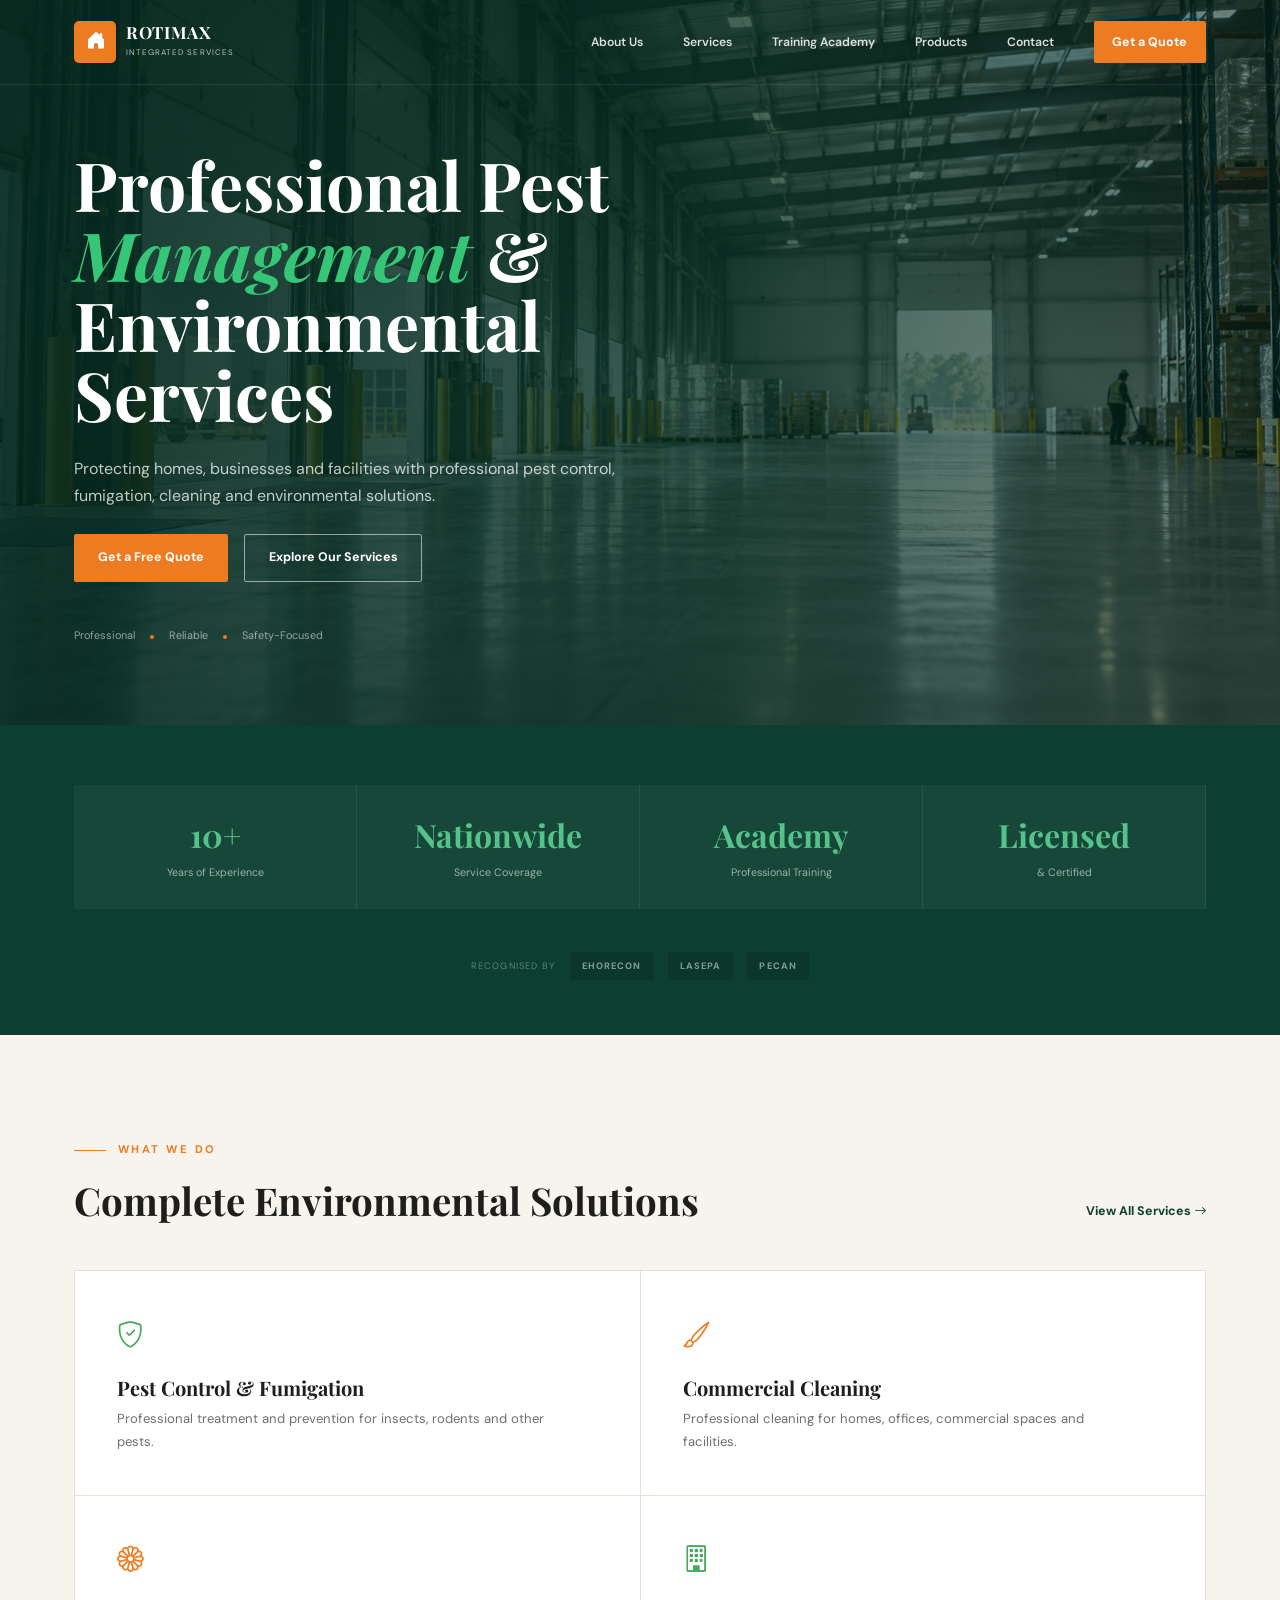
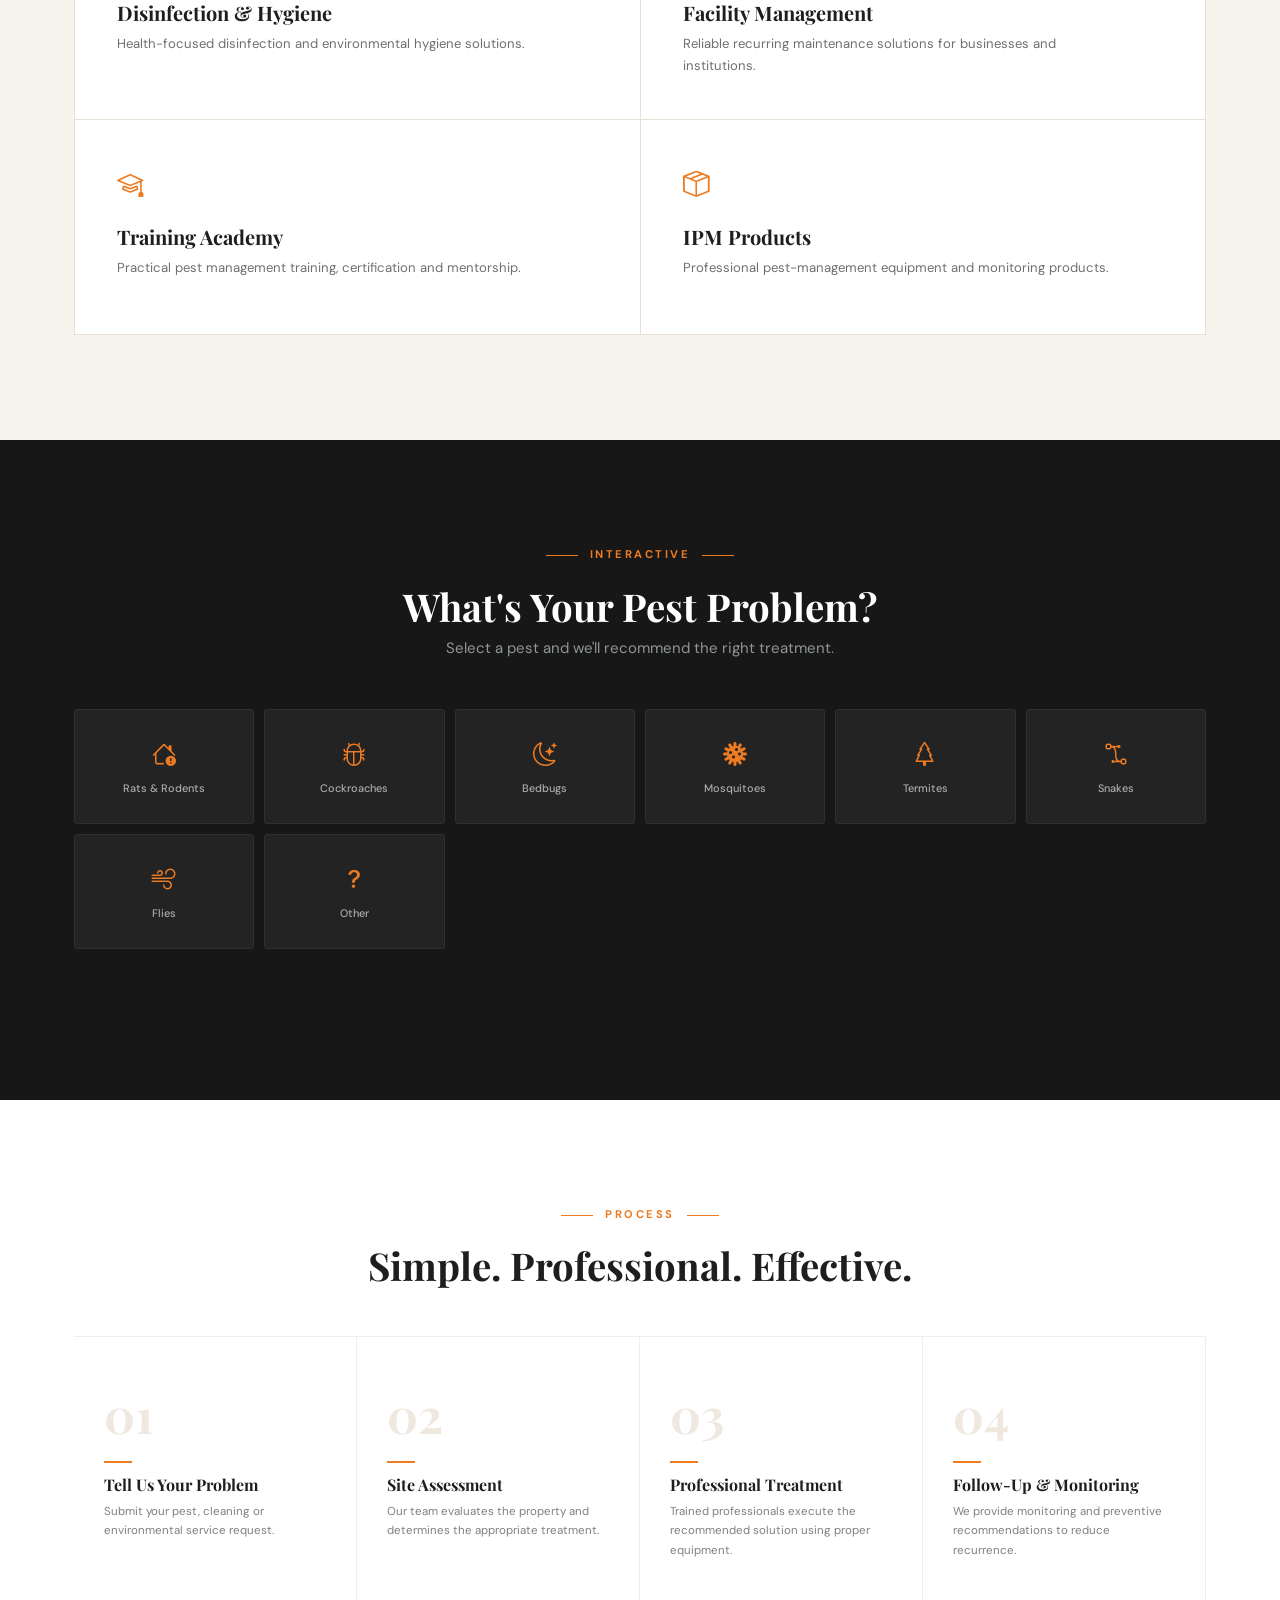
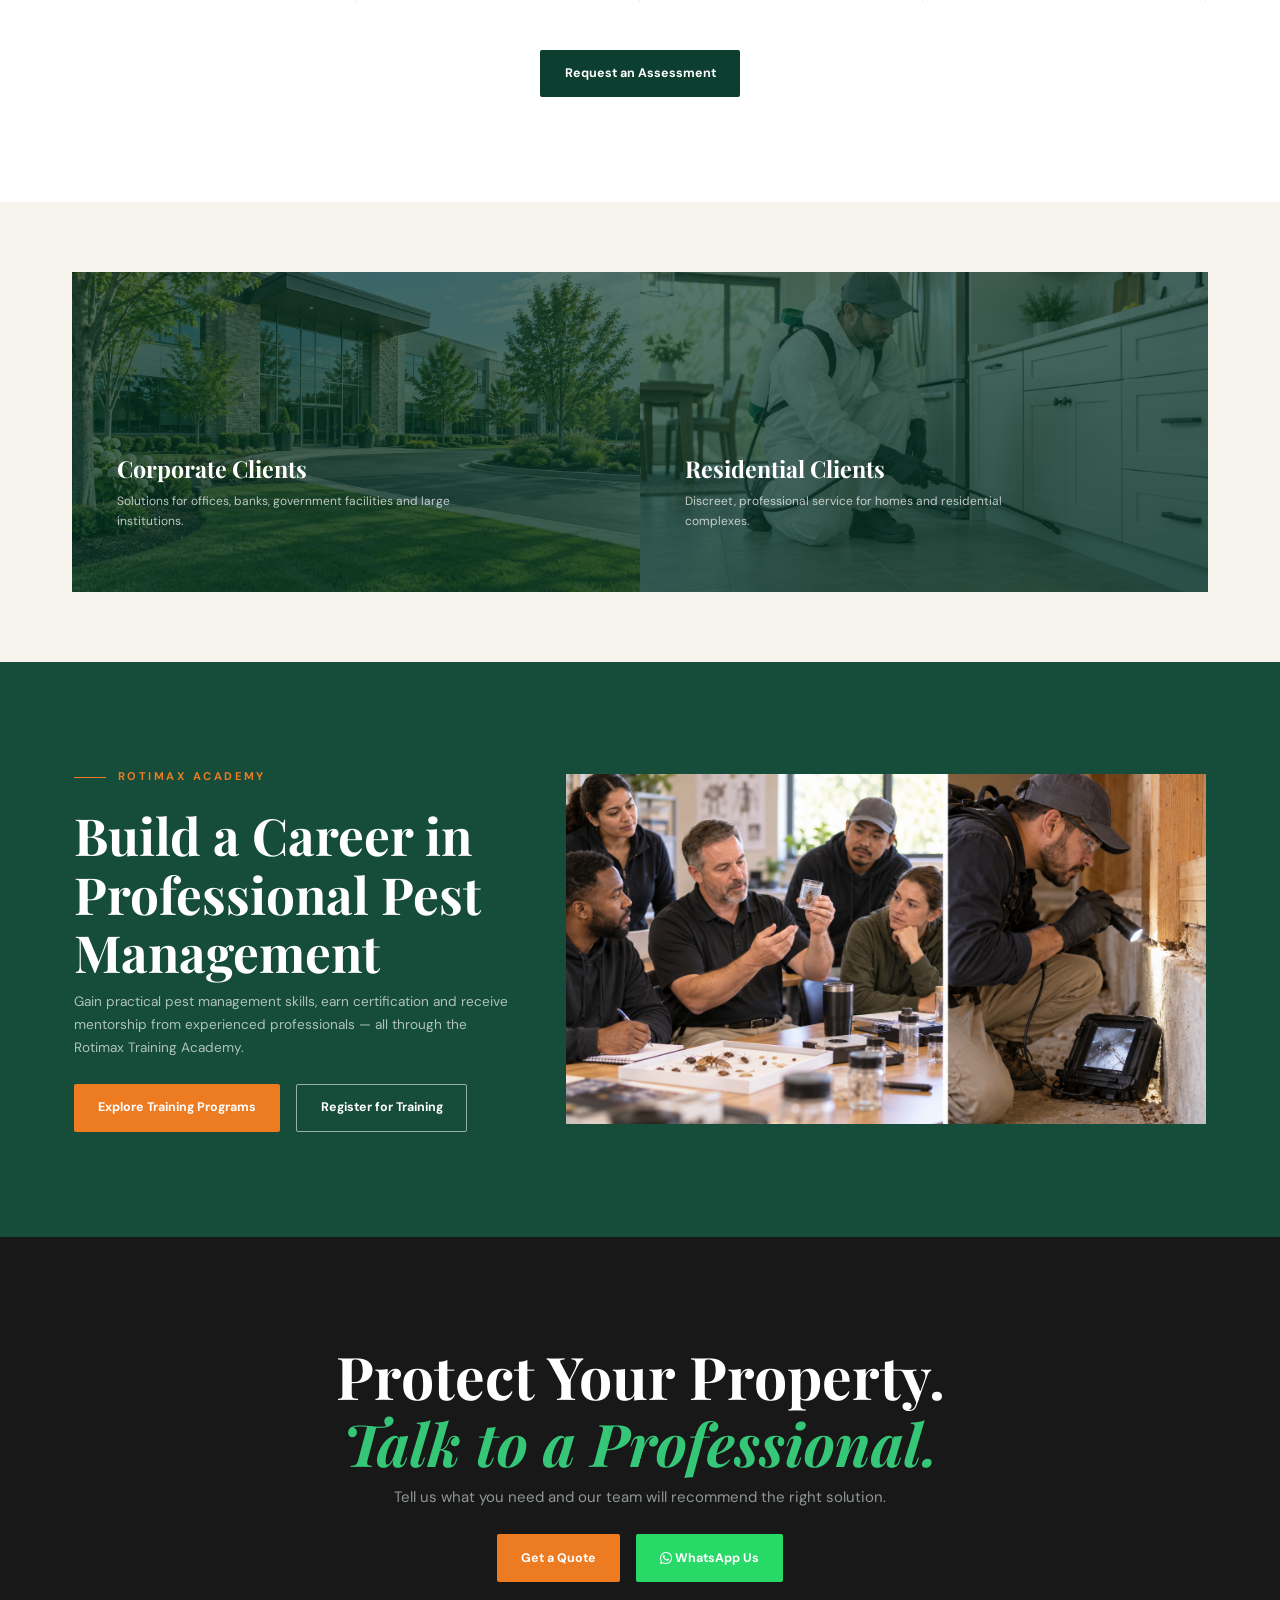
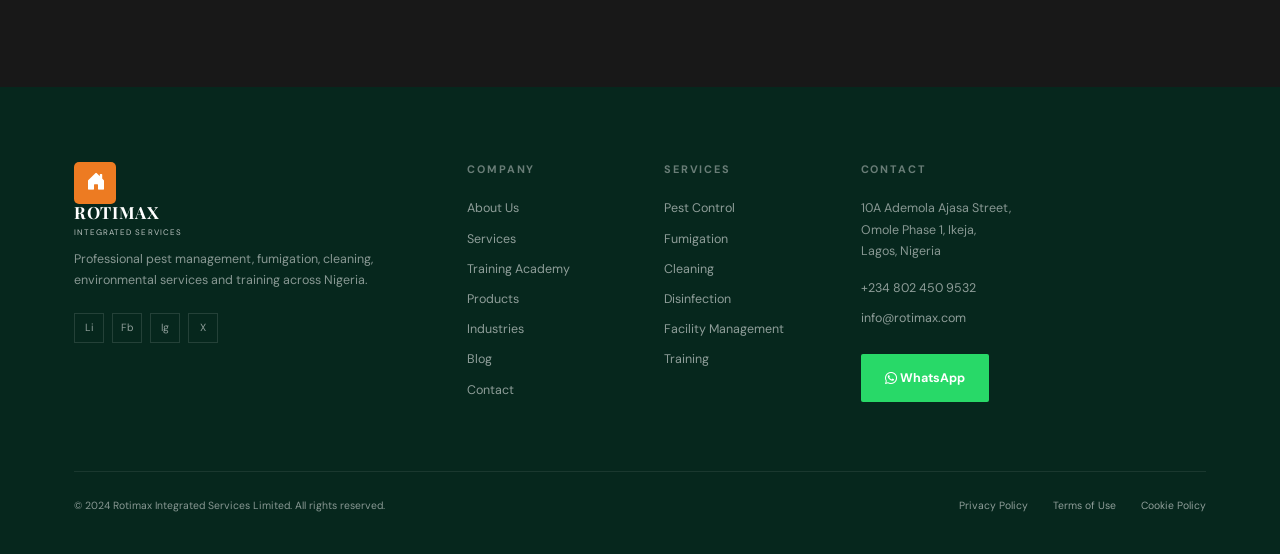
==== index.html @ d7a68d22 "Add files via upload" ====
<!doctype html>
<html lang="en">
<head>
  <meta charset="utf-8">
  <meta name="viewport" content="width=device-width, initial-scale=1">
  <meta name="description" content="Rotimax Integrated Services — professional pest management and environmental services.">
  <title>Rotimax Integrated Services</title>
  <link href="https://cdn.jsdelivr.net/npm/bootstrap@5.3.3/dist/css/bootstrap.min.css" rel="stylesheet">
  <link href="https://cdn.jsdelivr.net/npm/bootstrap-icons@1.11.3/font/bootstrap-icons.min.css" rel="stylesheet">
  <link rel="preconnect" href="https://fonts.googleapis.com">
  <link rel="preconnect" href="https://fonts.gstatic.com" crossorigin>
  <link href="https://fonts.googleapis.com/css2?family=DM+Sans:wght@400;500;600;700&family=Playfair+Display:ital,wght@0,700;1,700&display=swap" rel="stylesheet">
  <link href="style.css" rel="stylesheet">
</head>
<body>
  <header class="site-header position-absolute top-0 start-0 w-100">
    <nav class="navbar navbar-expand-md navbar-dark py-3" aria-label="Main navigation">
      <div class="container-xl">
        <a class="navbar-brand brand" href="index.html" aria-label="Rotimax home">
          <span class="brand-mark"><i class="bi bi-house-door-fill"></i></span>
          <span><strong>ROTIMAX</strong><small>INTEGRATED SERVICES</small></span>
        </a>
        <button class="navbar-toggler border-0 shadow-none" type="button" data-bs-toggle="collapse" data-bs-target="#mainNav" aria-controls="mainNav" aria-expanded="false" aria-label="Toggle navigation"><span class="navbar-toggler-icon"></span></button>
        <div class="collapse navbar-collapse" id="mainNav">
          <ul class="navbar-nav ms-auto align-items-md-center gap-md-3 gap-xl-4">
            <li class="nav-item"><a class="nav-link" href="#about">About Us</a></li>
            <li class="nav-item"><a class="nav-link" href="services.html">Services</a></li>
            <li class="nav-item"><a class="nav-link" href="academy.html">Training Academy</a></li>
            <li class="nav-item"><a class="nav-link" href="#products">Products</a></li>
            <li class="nav-item"><a class="nav-link" href="#contact">Contact</a></li>
            <li class="nav-item ms-md-2"><a class="btn btn-orange btn-sm" href="#quote">Get a Quote</a></li>
          </ul>
        </div>
      </div>
    </nav>
  </header>

  <main>
    <section class="home-hero d-flex align-items-center">
      <div class="container-xl position-relative">
        <div class="hero-copy">
          <h1>Professional Pest<br><em>Management</em> &amp;<br>Environmental<br>Services</h1>
          <p>Protecting homes, businesses and facilities with professional pest control, fumigation, cleaning and environmental solutions.</p>
          <div class="d-flex flex-wrap gap-3 mt-4">
            <a class="btn btn-orange" href="#quote">Get a Free Quote</a>
            <a class="btn btn-outline-light" href="services.html">Explore Our Services</a>
          </div>
          <div class="hero-values">Professional <span></span> Reliable <span></span> Safety-Focused</div>
        </div>
      </div>
    </section>

    <section class="proof-strip">
      <div class="container-xl">
        <div class="row g-0 proof-grid">
          <div class="col-6 col-lg-3 proof"><strong>10+</strong><span>Years of Experience</span></div>
          <div class="col-6 col-lg-3 proof"><strong>Nationwide</strong><span>Service Coverage</span></div>
          <div class="col-6 col-lg-3 proof"><strong>Academy</strong><span>Professional Training</span></div>
          <div class="col-6 col-lg-3 proof"><strong>Licensed</strong><span>&amp; Certified</span></div>
        </div>
        <div class="accreditation">RECOGNISED BY <b>EHORECON</b> <b>LASEPA</b> <b>PECAN</b></div>
      </div>
    </section>

    <section class="section ivory" id="services">
      <div class="container-xl">
        <div class="section-heading d-flex align-items-end justify-content-between gap-3">
          <div><span class="eyebrow">WHAT WE DO</span><h2>Complete Environmental Solutions</h2></div>
          <a class="text-link d-none d-sm-inline" href="services.html">View All Services <i class="bi bi-arrow-right"></i></a>
        </div>
        <div class="row g-0 service-overview mt-5">
          <article class="col-md-6 service-mini"><div class="service-icon"><i class="bi bi-shield-check"></i></div><h3>Pest Control &amp; Fumigation</h3><p>Professional treatment and prevention for insects, rodents and other pests.</p></article>
          <article class="col-md-6 service-mini"><div class="service-icon"><i class="bi bi-brush"></i></div><h3>Commercial Cleaning</h3><p>Professional cleaning for homes, offices, commercial spaces and facilities.</p></article>
          <article class="col-md-6 service-mini"><div class="service-icon"><i class="bi bi-flower1"></i></div><h3>Disinfection &amp; Hygiene</h3><p>Health-focused disinfection and environmental hygiene solutions.</p></article>
          <article class="col-md-6 service-mini"><div class="service-icon"><i class="bi bi-building"></i></div><h3>Facility Management</h3><p>Reliable recurring maintenance solutions for businesses and institutions.</p></article>
          <article class="col-md-6 service-mini" id="academy"><div class="service-icon"><i class="bi bi-mortarboard"></i></div><h3>Training Academy</h3><p>Practical pest management training, certification and mentorship.</p></article>
          <article class="col-md-6 service-mini" id="products"><div class="service-icon"><i class="bi bi-box-seam"></i></div><h3>IPM Products</h3><p>Professional pest-management equipment and monitoring products.</p></article>
        </div>
      </div>
    </section>

    <section class="section pest-picker text-center">
      <div class="container-xl">
        <span class="eyebrow centered">INTERACTIVE</span><h2>What's Your Pest Problem?</h2><p>Select a pest and we'll recommend the right treatment.</p>
        <div class="pest-grid mt-5" role="group" aria-label="Choose a pest">
          <button class="pest-card" data-pest="Rats & Rodents"><span><i class="bi bi-house-exclamation"></i></span>Rats &amp; Rodents</button>
          <button class="pest-card" data-pest="Cockroaches"><span><i class="bi bi-bug"></i></span>Cockroaches</button>
          <button class="pest-card" data-pest="Bedbugs"><span><i class="bi bi-moon-stars"></i></span>Bedbugs</button>
          <button class="pest-card" data-pest="Mosquitoes"><span><i class="bi bi-virus"></i></span>Mosquitoes</button>
          <button class="pest-card" data-pest="Termites"><span><i class="bi bi-tree"></i></span>Termites</button>
          <button class="pest-card" data-pest="Snakes"><span><i class="bi bi-bezier2"></i></span>Snakes</button>
          <button class="pest-card" data-pest="Flies"><span><i class="bi bi-wind"></i></span>Flies</button>
          <button class="pest-card" data-pest="Other"><span><i class="bi bi-question-lg"></i></span>Other</button>
        </div>
        <p class="pest-result" id="pestResult" aria-live="polite"></p>
      </div>
    </section>

    <section class="section process text-center">
      <div class="container-xl">
        <span class="eyebrow centered">PROCESS</span><h2>Simple. Professional. Effective.</h2>
        <div class="row g-0 process-grid mt-5 text-start">
          <article class="col-md-4 col-lg-3 step"><span>01</span><h3>Tell Us Your Problem</h3><p>Submit your pest, cleaning or environmental service request.</p></article>
          <article class="col-md-4 col-lg-3 step"><span>02</span><h3>Site Assessment</h3><p>Our team evaluates the property and determines the appropriate treatment.</p></article>
          <article class="col-md-4 col-lg-3 step"><span>03</span><h3>Professional Treatment</h3><p>Trained professionals execute the recommended solution using proper equipment.</p></article>
          <article class="col-md-4 col-lg-3 step"><span>04</span><h3>Follow-Up &amp; Monitoring</h3><p>We provide monitoring and preventive recommendations to reduce recurrence.</p></article>
        </div>
        <a class="btn btn-green mt-5" href="#quote">Request an Assessment</a>
      </div>
    </section>

    <section class="client-panels ivory">
      <div class="container-xl">
        <div class="row g-1">
          <article class="col-md-6 image-panel" style="--panel-image:url('assets/corporate-clients.png')"><div><h3>Corporate Clients</h3><p>Solutions for offices, banks, government facilities and large institutions.</p></div></article>
          <article class="col-md-6 image-panel" style="--panel-image:url('assets/residential-clients.png')"><div><h3>Residential Clients</h3><p>Discreet, professional service for homes and residential complexes.</p></div></article>
        </div>
      </div>
    </section>

    <section class="section academy-section" id="about">
      <div class="container-xl"><div class="row align-items-center g-5">
        <div class="col-md-5"><span class="eyebrow">ROTIMAX ACADEMY</span><h2>Build a Career in<br>Professional Pest<br>Management</h2><p>Gain practical pest management skills, earn certification and receive mentorship from experienced professionals — all through the Rotimax Training Academy.</p><div class="d-flex flex-wrap gap-3 mt-4"><a class="btn btn-orange" href="academy.html#programmes">Explore Training Programs</a><a class="btn btn-outline-light" href="academy.html#register">Register for Training</a></div></div>
        <div class="col-md-7"><img class="academy-image" src="assets/training-academy.png" alt="Pest management students in training and a technician inspecting a property"></div>
      </div></div>
    </section>

    <section class="section final-cta text-center" id="quote">
      <div class="container"><h2>Protect Your Property.<br><em>Talk to a Professional.</em></h2><p>Tell us what you need and our team will recommend the right solution.</p><div class="d-flex justify-content-center flex-wrap gap-3 mt-4"><a class="btn btn-orange" href="mailto:info@rotimax.com">Get a Quote</a><a class="btn btn-whatsapp" href="https://wa.me/2348024509532"><i class="bi bi-whatsapp"></i> WhatsApp Us</a></div></div>
    </section>
  </main>

  <footer class="site-footer" id="contact">
    <div class="container-xl"><div class="row g-5">
      <div class="col-md-4"><a class="brand footer-brand" href="index.html"><span class="brand-mark"><i class="bi bi-house-door-fill"></i></span><span><strong>ROTIMAX</strong><small>INTEGRATED SERVICES</small></span></a><p>Professional pest management, fumigation, cleaning, environmental services and training across Nigeria.</p><div class="socials"><a href="#" aria-label="LinkedIn">Li</a><a href="#" aria-label="Facebook">Fb</a><a href="#" aria-label="Instagram">Ig</a><a href="#" aria-label="X">X</a></div></div>
      <div class="col-6 col-md-2"><h3>Company</h3><a href="#about">About Us</a><a href="services.html">Services</a><a href="academy.html">Training Academy</a><a href="#products">Products</a><a href="industries.html">Industries</a><a href="#">Blog</a><a href="#contact">Contact</a></div>
      <div class="col-6 col-md-2"><h3>Services</h3><a href="services.html">Pest Control</a><a href="services.html">Fumigation</a><a href="services.html">Cleaning</a><a href="services.html">Disinfection</a><a href="services.html">Facility Management</a><a href="#academy">Training</a></div>
      <div class="col-md-4"><h3>Contact</h3><p>10A Ademola Ajasa Street,<br>Omole Phase 1, Ikeja,<br>Lagos, Nigeria</p><a href="tel:+2348024509532">+234 802 450 9532</a><a href="mailto:info@rotimax.com">info@rotimax.com</a><a class="btn btn-whatsapp mt-3" href="https://wa.me/2348024509532"><i class="bi bi-whatsapp"></i> WhatsApp</a></div>
    </div><div class="footer-bottom"><span>© 2024 Rotimax Integrated Services Limited. All rights reserved.</span><span><a href="#">Privacy Policy</a><a href="#">Terms of Use</a><a href="#">Cookie Policy</a></span></div></div>
  </footer>

  <script src="https://cdn.jsdelivr.net/npm/bootstrap@5.3.3/dist/js/bootstrap.bundle.min.js"></script>
  <script src="main.js"></script>
</body>
</html>
---- style.css ----
:root{--green:#0d3f30;--green-2:#154c3a;--green-3:#245b47;--ink:#1e1e1c;--ivory:#f7f4ee;--white:#fff;--orange:#ed7b22;--lime:#28d968;--muted:#758078;--border:#e6e0d6;--serif:"Playfair Display",Georgia,serif;--sans:"DM Sans",Arial,sans-serif}
*{box-sizing:border-box}html{scroll-behavior:smooth}body{margin:0;background:var(--ivory);color:var(--ink);font-family:var(--sans);font-size:15px;line-height:1.7}a{text-decoration:none}.container-xl{max-width:1180px}.section{padding:105px 0}.ivory{background:var(--ivory)}h1,h2,h3{font-family:var(--serif);font-weight:700}h2{font-size:clamp(2rem,3vw,3rem);line-height:1.15}.btn{border-radius:2px;padding:.85rem 1.45rem;font-size:.78rem;font-weight:700}.btn-sm{padding:.65rem 1.1rem}.btn-orange{background:var(--orange);border-color:var(--orange);color:#fff}.btn-orange:hover{background:#d86511;border-color:#d86511;color:#fff}.btn-green{background:var(--green);border-color:var(--green);color:#fff}.btn-green:hover{background:var(--green-2);border-color:var(--green-2);color:#fff}.btn-whatsapp{background:var(--lime);border-color:var(--lime);color:#fff}.btn-whatsapp:hover{background:#17bf55;border-color:#17bf55;color:#fff}.eyebrow{display:block;color:var(--orange);font-size:.7rem;font-weight:700;letter-spacing:.22em;margin-bottom:1.2rem}.eyebrow:before{content:"";display:inline-block;width:32px;height:1px;background:var(--orange);vertical-align:middle;margin-right:12px}.eyebrow.centered:after{content:"";display:inline-block;width:32px;height:1px;background:var(--orange);vertical-align:middle;margin-left:12px}.text-link{color:var(--green);font-weight:700;font-size:.78rem}.text-link:hover{color:var(--orange)}
.site-header{z-index:20;border-bottom:1px solid rgba(255,255,255,.09)}.brand{display:inline-flex;align-items:center;gap:10px;color:#fff!important}.brand-mark{width:42px;height:42px;border-radius:5px;background:var(--orange);display:grid;place-items:center;font-size:1.2rem}.brand strong{display:block;font:700 1.05rem/1 var(--serif);letter-spacing:.04em}.brand small{display:block;font-size:.5rem;letter-spacing:.13em;margin-top:5px;opacity:.72}.navbar .nav-link{color:rgba(255,255,255,.85);font-size:.76rem;font-weight:600}.navbar .nav-link:hover,.navbar .nav-link.active{color:#fff}.navbar-toggler{padding:.35rem}.navbar-toggler-icon{width:1.35rem}
.home-hero{min-height:725px;color:#fff;background:linear-gradient(90deg,rgba(3,40,29,.92) 0%,rgba(5,48,35,.78) 50%,rgba(5,45,33,.55) 100%),url('assets/warehouse-hero.png') center/cover no-repeat}.hero-copy{max-width:620px;padding-top:70px}.hero-copy h1{font-size:clamp(3rem,5.3vw,5.4rem);line-height:1.03;margin:0}.hero-copy h1 em,.final-cta h2 em{color:#35c777}.hero-copy p{max-width:610px;color:rgba(255,255,255,.75);margin-top:1.6rem;font-size:1rem}.hero-values{margin-top:2.8rem;color:rgba(255,255,255,.55);font-size:.68rem}.hero-values span{display:inline-block;width:4px;height:4px;border-radius:50%;background:var(--orange);margin:0 12px}.proof-strip{background:var(--green);color:#fff;padding:60px 0}.proof-grid{background:rgba(255,255,255,.04)}.proof{text-align:center;padding:28px;border-right:1px solid rgba(255,255,255,.08)}.proof strong{display:block;font:700 2rem var(--serif);color:#55c18b}.proof span{display:block;color:rgba(255,255,255,.58);font-size:.67rem;margin-top:7px}.accreditation{text-align:center;color:rgba(255,255,255,.35);font-size:.58rem;letter-spacing:.12em;margin-top:50px}.accreditation b{background:rgba(0,0,0,.12);padding:8px 12px;margin-left:10px;color:rgba(255,255,255,.5)}
.section-heading h2{margin:0}.service-overview{border-top:1px solid var(--border);border-left:1px solid var(--border);background:#fff}.service-mini{padding:42px;border-right:1px solid var(--border);border-bottom:1px solid var(--border);min-height:215px}.service-icon{font-size:1.65rem;margin-bottom:18px}.service-mini h3{font-size:1.25rem}.service-mini p{color:#6d716d;font-size:.82rem;margin:0;max-width:430px}.pest-picker{background:#171717;color:#fff}.pest-picker>div>p,.why-section>div>p,.final-cta p,.services-cta p{color:#8f9791}.pest-grid{display:grid;grid-template-columns:repeat(6,1fr);gap:10px}.pest-card{appearance:none;border:1px solid #303030;background:#232323;color:#aaa;min-height:115px;padding:18px 8px;font:500 .68rem var(--sans);border-radius:3px;transition:.2s}.pest-card span{display:block;font-size:1.5rem;margin-bottom:11px}.pest-card:hover,.pest-card.active{border-color:var(--orange);color:#fff;transform:translateY(-2px)}.pest-result{min-height:1.6em;margin:22px 0 0;color:#c9c9c9!important}.process{background:#fff}.process-grid{border-top:1px solid #eee}.step{padding:45px 30px 25px;border-right:1px solid #eee;min-height:240px}.step span{font:700 3rem var(--serif);color:#eee8df}.step h3{font-size:1rem;margin-top:15px;position:relative}.step h3:before{content:"";display:block;width:28px;height:2px;background:var(--orange);margin-bottom:12px}.step p{font-size:.72rem;color:#7e817e}.client-panels{padding:70px 0}.image-panel{min-height:320px;background:linear-gradient(rgba(5,51,37,.67),rgba(5,51,37,.78)),var(--panel-image) center/cover no-repeat;color:#fff;display:flex;align-items:end;padding:45px}.image-panel h3{font-size:1.45rem}.image-panel p{font-size:.75rem;max-width:380px;color:rgba(255,255,255,.72)}.academy-section{background:var(--green-2);color:#fff}.academy-section h2{font-size:clamp(2.1rem,4vw,3.6rem)}.academy-section p{color:rgba(255,255,255,.66);font-size:.85rem}.academy-image{width:100%;height:350px;object-fit:cover}.final-cta{background:#181818;color:#fff}.final-cta h2{font-size:clamp(2.3rem,4.6vw,4.3rem)}
.services-hero{min-height:445px;color:#fff;background:linear-gradient(90deg,rgba(9,63,47,.98),rgba(10,66,49,.86)),url('assets/warehouse-hero.png') center 42%/cover no-repeat}.services-hero-copy{padding-top:75px;max-width:920px}.services-hero h1{font-size:clamp(2.6rem,5vw,4.6rem);line-height:1.12}.services-hero p{max-width:700px;color:rgba(255,255,255,.72);font-size:1rem}.services-detailed{background:#fff;border-left:1px solid var(--border);border-top:1px solid var(--border)}.detailed-card{padding:48px 42px;border-right:1px solid var(--border);border-bottom:1px solid var(--border);min-height:500px}.detailed-card h2{font-size:1.55rem}.detailed-card p{color:#656b66;font-size:.86rem}.detailed-card ul{padding:10px 0 0;margin:0 0 25px;list-style:none;display:grid;grid-template-columns:1fr 1fr;gap:7px 20px;color:#666;font-size:.76rem}.detailed-card li:before{content:"•";color:var(--orange);margin-right:8px}.detailed-card>a{display:inline-block;color:var(--green);font-weight:700;font-size:.75rem;border-bottom:1px solid #cad7d0}.why-section{background:var(--green-2);color:#fff}.why-grid{background:rgba(255,255,255,.055)}.why-grid article{padding:35px;border-right:1px solid rgba(0,0,0,.14);border-bottom:1px solid rgba(0,0,0,.14);min-height:190px}.why-grid span{font-size:1.5rem}.why-grid h3{font-size:1.2rem;margin-top:14px}.why-grid p{color:rgba(255,255,255,.6);font-size:.8rem;margin:0}.services-cta{background:var(--ivory)}
.site-footer{background:#06271d;color:rgba(255,255,255,.52);padding:75px 0 30px;font-size:.78rem}.footer-brand{margin-bottom:25px}.site-footer h3{font:700 .68rem var(--sans);text-transform:uppercase;letter-spacing:.17em;color:rgba(255,255,255,.4);margin-bottom:22px}.site-footer a{display:block;color:rgba(255,255,255,.55);margin-bottom:9px}.site-footer a:hover{color:#fff}.site-footer .btn{display:inline-block;color:#fff}.socials{display:flex;gap:8px;margin-top:22px}.socials a{width:30px;height:30px;border:1px solid rgba(255,255,255,.12);display:grid;place-items:center;font-size:.65rem}.footer-bottom{border-top:1px solid rgba(255,255,255,.08);margin-top:60px;padding-top:25px;display:flex;justify-content:space-between;gap:30px;font-size:.65rem}.footer-bottom span:last-child{display:flex;gap:25px}
@media (max-width:991.98px){.site-header .navbar-collapse{background:#0a3427;margin:13px -12px -16px;padding:18px 24px 24px;box-shadow:0 20px 35px rgba(0,0,0,.2)}.navbar-nav{align-items:stretch!important}.navbar .nav-link{padding:.7rem 0}.home-hero{min-height:680px}.pest-grid{grid-template-columns:repeat(4,1fr)}.section{padding:80px 0}.academy-image{height:320px}.detailed-card{min-height:auto}.proof:nth-child(2){border-right:0}.proof:nth-child(-n+2){border-bottom:1px solid rgba(255,255,255,.08)}}
@media (max-width:767.98px){body{font-size:14px}.section{padding:65px 0}.home-hero{min-height:720px;background-position:65% center}.hero-copy{padding-top:85px}.hero-copy h1{font-size:2.85rem}.services-hero{min-height:470px}.services-hero-copy{padding-top:85px}.services-hero h1{font-size:2.7rem}.service-mini,.detailed-card{padding:32px 25px}.detailed-card ul{grid-template-columns:1fr}.pest-grid{grid-template-columns:repeat(2,1fr)}.step{border-right:0;border-bottom:1px solid #eee;min-height:auto}.client-panels{padding:45px 0}.image-panel{min-height:260px}.academy-image{height:260px}.footer-bottom{flex-direction:column}.footer-bottom span:last-child{flex-wrap:wrap}.proof strong{font-size:1.55rem}}
@media (max-width:479.98px){.brand-mark{width:36px;height:36px}.brand strong{font-size:.92rem}.hero-copy h1{font-size:2.45rem}.home-hero{min-height:690px}.proof{padding:22px 10px}.accreditation b{display:inline-block;margin:8px 3px 0}.service-mini{min-height:auto}.services-hero h1{font-size:2.25rem}.detailed-card h2{font-size:1.35rem}.why-grid article{min-height:auto}.footer-bottom span:last-child{gap:12px}}

/* Reference-fidelity refinements */
.services-hero-copy{max-width:1150px}
.services-hero h1{font-size:clamp(2.6rem,4.4vw,4rem)}
.service-icon{color:var(--orange)}
.service-mini:nth-child(3n+1) .service-icon,.detailed-card:nth-child(3n+1) .service-icon{color:#4aa95d}
.pest-card span{color:var(--orange)}
@media (max-width:767.98px){.services-hero h1{font-size:2.7rem}}
@media (max-width:479.98px){.services-hero h1{font-size:2.25rem}}
@media (max-width:1199.98px){.pest-grid{grid-template-columns:repeat(4,1fr)}}
@media (min-width:768px) and (max-width:991.98px){.site-header .navbar-collapse{background:transparent;margin:0;padding:0;box-shadow:none}}
@media (max-width:767.98px){.pest-grid{grid-template-columns:repeat(2,1fr)}}

/* Academy and industries pages */
.subpage-hero{min-height:445px;color:#fff;background-position:center;background-size:cover}.academy-hero{background-image:linear-gradient(90deg,rgba(8,62,46,.97),rgba(8,62,46,.77)),url('assets/academy-classroom.png')}.industries-hero{background-image:linear-gradient(90deg,rgba(8,62,46,.97),rgba(8,62,46,.76)),url('assets/warehouse-hero.png')}.subpage-copy{padding-top:76px;max-width:870px}.subpage-copy h1{font-size:clamp(2.8rem,5vw,4.5rem);line-height:1.12}.subpage-copy p{max-width:640px;color:rgba(255,255,255,.7);font-size:1rem}
.academy-about p{max-width:540px;color:#606760}.academy-mosaic{display:grid;grid-template-columns:1fr 1fr;grid-template-rows:260px 175px;gap:2px}.academy-mosaic img{width:100%;height:100%;object-fit:cover;filter:grayscale(1)}.academy-main{grid-column:1/3}.academy-stat{background:var(--green-2);color:#fff;display:grid;place-content:center;text-align:center;padding:20px}.academy-stat strong{font:700 2.8rem var(--serif);color:#60bd8b}.academy-stat span{font-size:.68rem;color:rgba(255,255,255,.58);margin-top:8px}
.academy-offers{background:var(--green-2);color:#fff}.academy-offers>div>p{color:rgba(255,255,255,.55)}.offer-grid{background:rgba(255,255,255,.055)}.offer-grid article{padding:38px 32px;min-height:190px;border-right:1px solid rgba(0,0,0,.14);border-bottom:1px solid rgba(0,0,0,.14)}.offer-grid i{font-size:1.55rem;color:var(--orange)}.offer-grid h3{font-size:1.15rem;margin:16px 0 8px}.offer-grid p{font-size:.78rem;color:rgba(255,255,255,.58);margin:0}
.programme-grid{border-top:1px solid var(--border);border-left:1px solid var(--border)}.programme-card{padding:42px 34px;border-right:1px solid var(--border);border-bottom:1px solid var(--border);min-height:445px}.programme-card h3{font-size:1.35rem}.programme-card>p{font-size:.78rem;color:#687069;min-height:68px}.level{height:max-content;background:var(--ivory);padding:6px 9px;font-size:.58rem;font-weight:700;white-space:nowrap;color:#777}.programme-card ul{list-style:none;padding:0;margin:18px 0;font-size:.72rem}.programme-card li{padding:5px 0;border-bottom:1px solid #eee}.programme-card li:before{content:"•";color:var(--orange);margin-right:8px}.programme-foot{display:flex;justify-content:space-between;gap:18px;align-items:center;margin-top:22px;font-size:.68rem;color:#777}.programme-foot a{color:var(--green);font-weight:700}
.industry-list{padding-top:80px}.industry-grid{border-top:1px solid var(--border);border-left:1px solid var(--border)}.industry-card{background:#fff;border-right:1px solid var(--border);border-bottom:1px solid var(--border)}.industry-photo{height:205px;background:linear-gradient(rgba(3,45,33,.46),rgba(3,45,33,.74)),var(--industry-image) center/cover no-repeat;display:flex;align-items:flex-end;padding:26px;color:#fff}.industry-photo h2{font-size:1.25rem;margin:0}.industry-photo i{color:var(--orange);font-size:1rem;margin-right:8px}.industry-body{padding:30px;min-height:255px;display:flex;flex-direction:column}.industry-body>p{font-size:.78rem;color:#686e69;min-height:50px}.tags{display:flex;flex-wrap:wrap;gap:7px;margin:12px 0 20px}.tags span{background:var(--ivory);padding:5px 8px;color:var(--green);font-size:.62rem;font-weight:700}.industry-body>a{color:var(--green);font-weight:700;font-size:.72rem;margin-top:auto}.sector-cta{background:var(--green-2);color:#fff}.sector-cta p{color:rgba(255,255,255,.58)}
@media (max-width:991.98px){.subpage-copy h1{font-size:3.3rem}.academy-mosaic{grid-template-rows:230px 155px}.programme-card{min-height:470px}.industry-photo{height:180px}.industry-body{min-height:285px}}
@media (max-width:767.98px){.subpage-hero{min-height:470px}.subpage-copy{padding-top:82px}.subpage-copy h1{font-size:2.55rem}.academy-mosaic{grid-template-rows:210px 145px;margin-top:15px}.offer-grid article{min-height:auto}.programme-card{min-height:auto;padding:32px 25px}.programme-card>p{min-height:auto}.industry-list{padding-top:55px}.industry-photo{height:210px}.industry-body{min-height:auto}.programme-foot{flex-wrap:wrap}.level{white-space:normal}}
@media (max-width:479.98px){.subpage-copy h1{font-size:2.2rem}.academy-mosaic{grid-template-rows:185px 125px}.academy-stat strong{font-size:2rem}.industry-photo{height:180px}.industry-body{padding:25px 22px}}

/* Lightweight Bootstrap-compatible fallback for offline previews */
.container,.container-xl{width:100%;margin-right:auto;margin-left:auto;padding-right:24px;padding-left:24px}.row{display:flex;flex-wrap:wrap}.g-0{gap:0}.w-100{width:100%!important}.position-absolute{position:absolute!important}.top-0{top:0!important}.start-0{left:0!important}.d-flex{display:flex!important}.d-none{display:none!important}.flex-wrap{flex-wrap:wrap!important}.align-items-center{align-items:center!important}.align-items-end{align-items:flex-end!important}.justify-content-between{justify-content:space-between!important}.justify-content-center{justify-content:center!important}.text-center{text-align:center!important}.text-start{text-align:left!important}.bg-white{background:#fff!important}.mt-3{margin-top:1rem!important}.mt-4{margin-top:1.5rem!important}.mt-5{margin-top:3rem!important}.ms-auto{margin-left:auto!important}.gap-1{gap:.25rem!important}.gap-3{gap:1rem!important}.navbar{display:flex;align-items:center}.navbar>.container-xl{display:flex;align-items:center;flex-wrap:wrap}.navbar-brand{margin-right:1rem}.navbar-toggler{margin-left:auto;background:transparent;color:#fff}.navbar-toggler-icon{display:block;width:1.5rem;height:1.5rem;background-image:linear-gradient(#fff,#fff),linear-gradient(#fff,#fff),linear-gradient(#fff,#fff);background-size:100% 2px;background-position:center 3px,center 11px,center 19px;background-repeat:no-repeat}.navbar-nav{list-style:none;margin:0;padding:0}.collapse:not(.show){display:none}.btn{display:inline-block;text-align:center;cursor:pointer;border:1px solid transparent}.btn-outline-light{color:#fff;border-color:rgba(255,255,255,.55)}.btn-outline-dark{color:#222;border-color:#ccc}.img-fluid{max-width:100%;height:auto}.col-6{width:50%}
@media (min-width:576px){.d-sm-inline{display:inline!important}}
@media (min-width:768px){.d-md-block{display:block!important}.col-md-2{width:16.66666667%}.col-md-4{width:33.33333333%}.col-md-5{width:41.66666667%}.col-md-6{width:50%}.col-md-7{width:58.33333333%}.navbar-expand-md{flex-wrap:nowrap}.navbar-expand-md .navbar-toggler{display:none}.navbar-expand-md .navbar-collapse{display:flex!important;flex-basis:auto}.navbar-expand-md .navbar-nav{display:flex;flex-direction:row}.align-items-md-center{align-items:center!important}.gap-md-3{gap:1rem!important}.ms-md-2{margin-left:.5rem!important}}
@media (min-width:992px){.col-lg-3{width:25%}.col-lg-4{width:33.33333333%}.col-lg-5{width:41.66666667%}.col-lg-6{width:50%}.col-lg-7{width:58.33333333%}.align-items-lg-center{align-items:center!important}.gap-lg-4{gap:1.5rem!important}.ms-lg-2{margin-left:.5rem!important}}
@media (min-width:1200px){.gap-xl-4{gap:1.5rem!important}}
@media (max-width:767.98px){.navbar-collapse{flex-basis:100%;width:100%}.navbar-nav{display:block}.container,.container-xl{padding-right:18px;padding-left:18px}}

/* Subtle motion system */
.site-header{transition:background-color .35s ease,box-shadow .35s ease}.site-header.is-scrolled{position:fixed!important;background:rgba(5,39,29,.94);box-shadow:0 8px 30px rgba(0,0,0,.18);backdrop-filter:blur(10px)}
.btn,.service-mini,.detailed-card,.programme-card,.offer-grid article,.industry-card,.why-grid article,.pest-card{transition:transform .3s ease,box-shadow .3s ease,border-color .3s ease,background-color .3s ease}.btn:hover{transform:translateY(-2px)}.service-mini:hover,.detailed-card:hover,.programme-card:hover,.offer-grid article:hover,.why-grid article:hover{transform:translateY(-4px);box-shadow:0 16px 38px rgba(6,39,29,.09);position:relative;z-index:2}.industry-photo,.image-panel,.academy-image{transition:background-size .65s ease,transform .65s ease}.industry-card{overflow:hidden}.industry-card:hover .industry-photo{background-size:108%}.industry-card:hover{transform:translateY(-4px);box-shadow:0 18px 45px rgba(6,39,29,.12);position:relative;z-index:2}.brand-mark{transition:transform .35s ease}.brand:hover .brand-mark{transform:rotate(-5deg) scale(1.06)}
.motion-item{opacity:0;transform:translateY(24px);transition:opacity .65s ease,transform .65s cubic-bezier(.22,1,.36,1)}.motion-item.motion-visible{opacity:1;transform:none}.motion-stagger>*{transition-delay:calc(var(--motion-index,0)*70ms)}
@media (prefers-reduced-motion:reduce){html{scroll-behavior:auto}*,*:before,*:after{animation-duration:.01ms!important;animation-iteration-count:1!important;transition-duration:.01ms!important}.motion-item{opacity:1;transform:none}}
html,body{overflow-x:hidden}
@media (max-width:767.98px){.site-header .navbar-toggler{position:absolute;right:18px;top:22px}.subpage-copy,.subpage-copy p{max-width:100%}}
@media (max-width:575.98px){.subpage-copy h1{font-size:2.2rem}.subpage-copy p{font-size:.92rem}.academy-about h2{font-size:1.85rem}.industry-card{width:100%}}
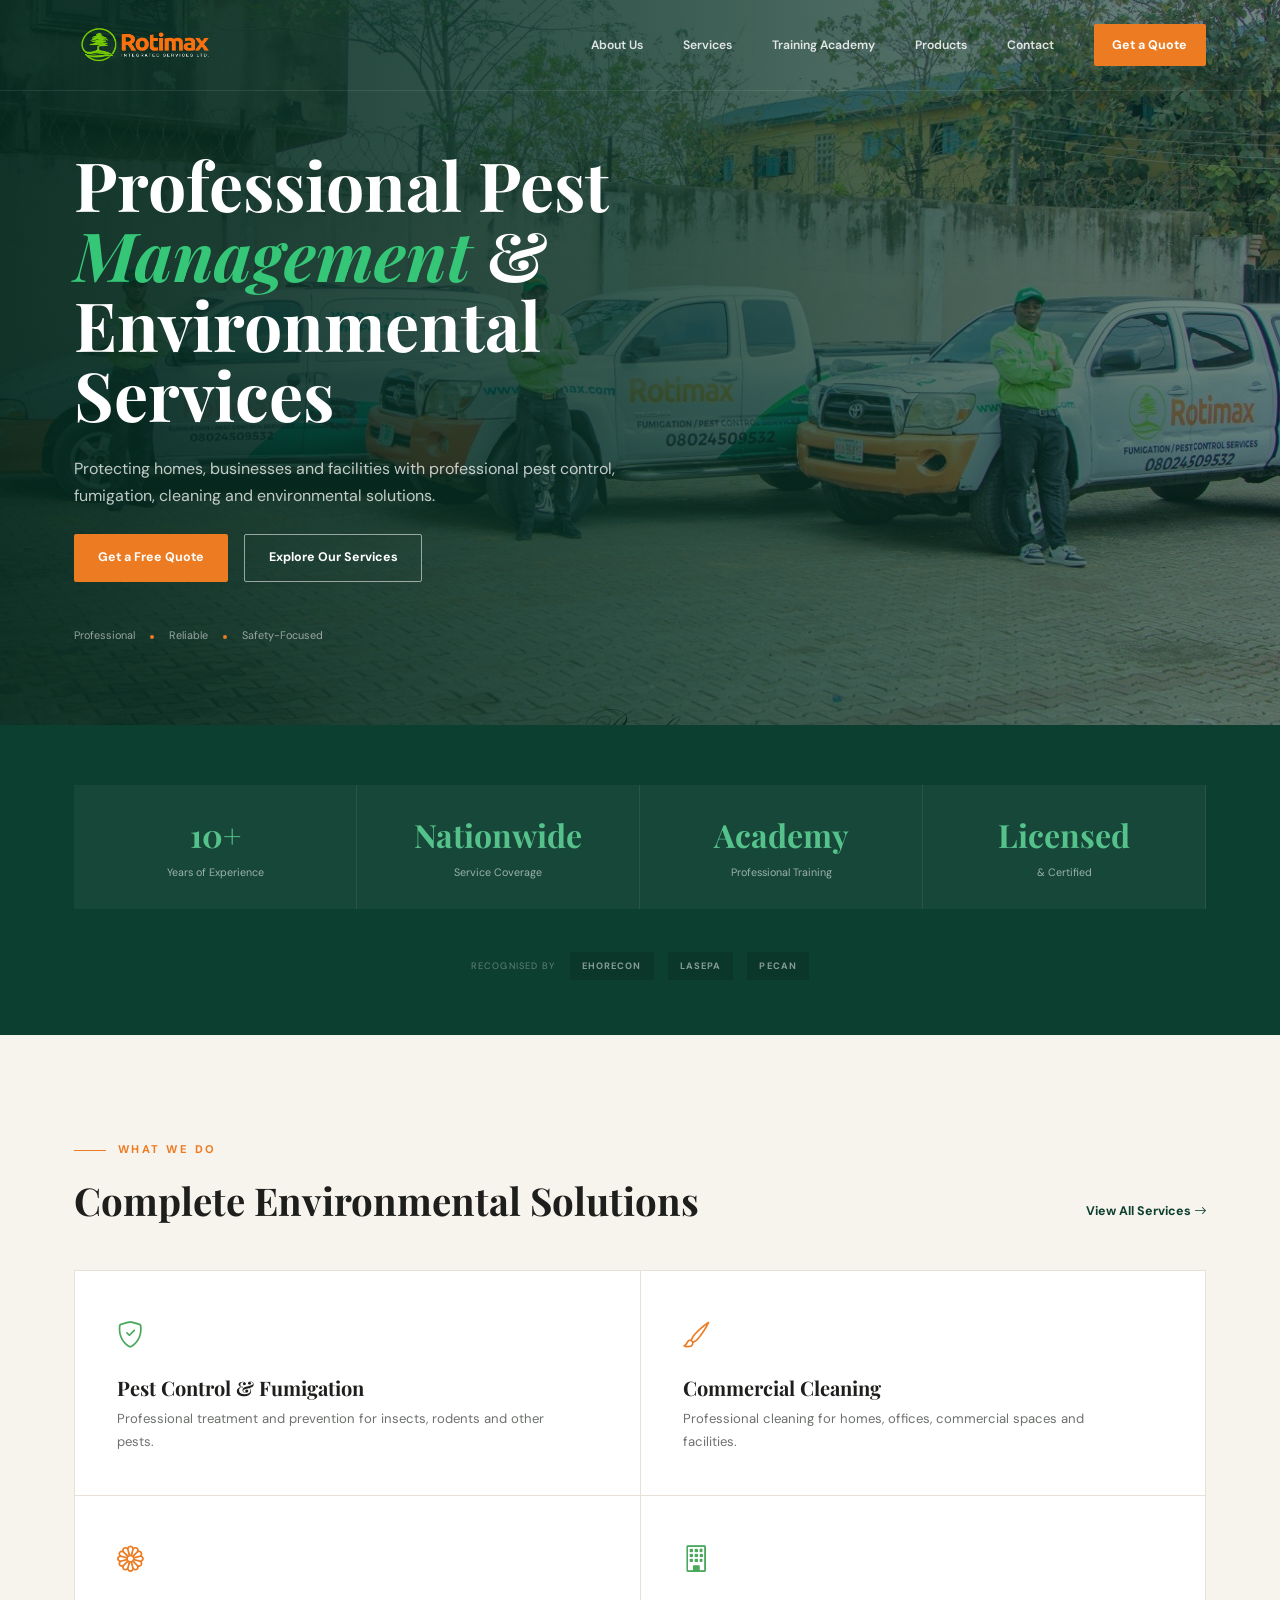
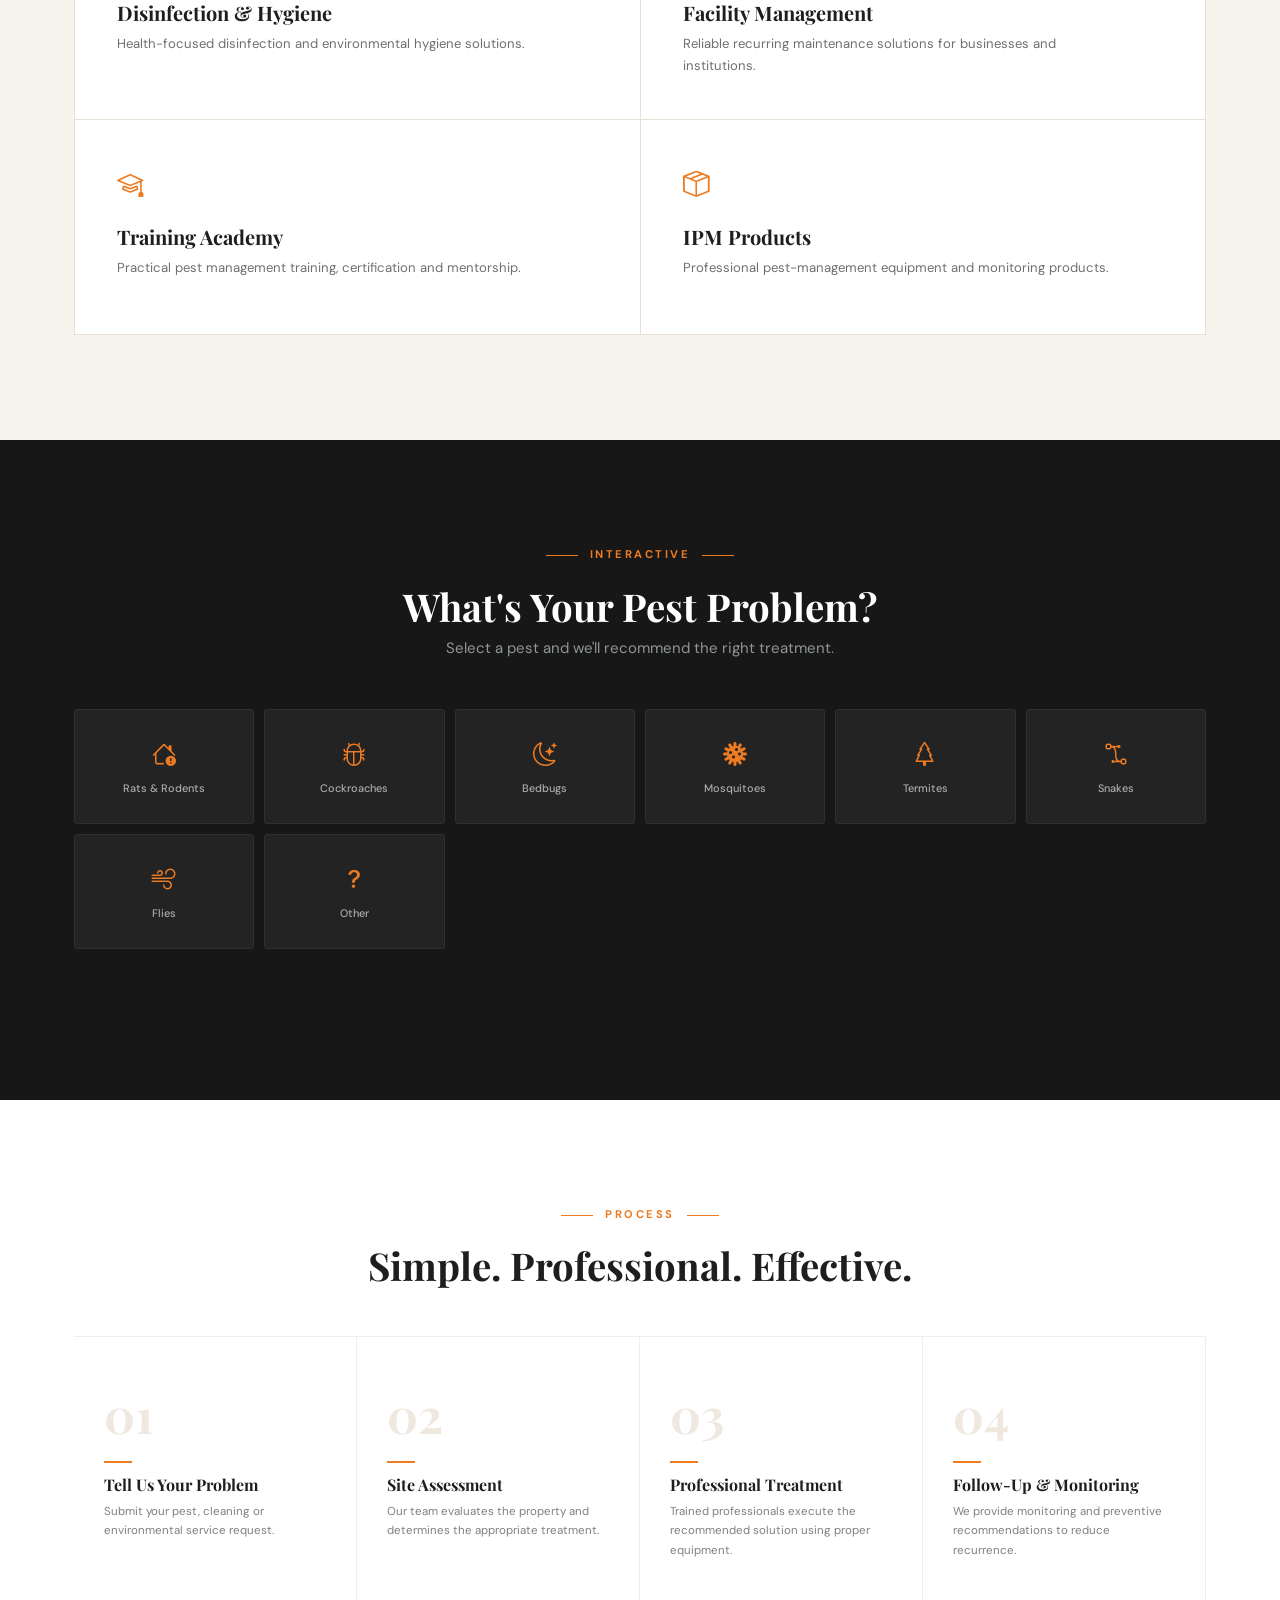
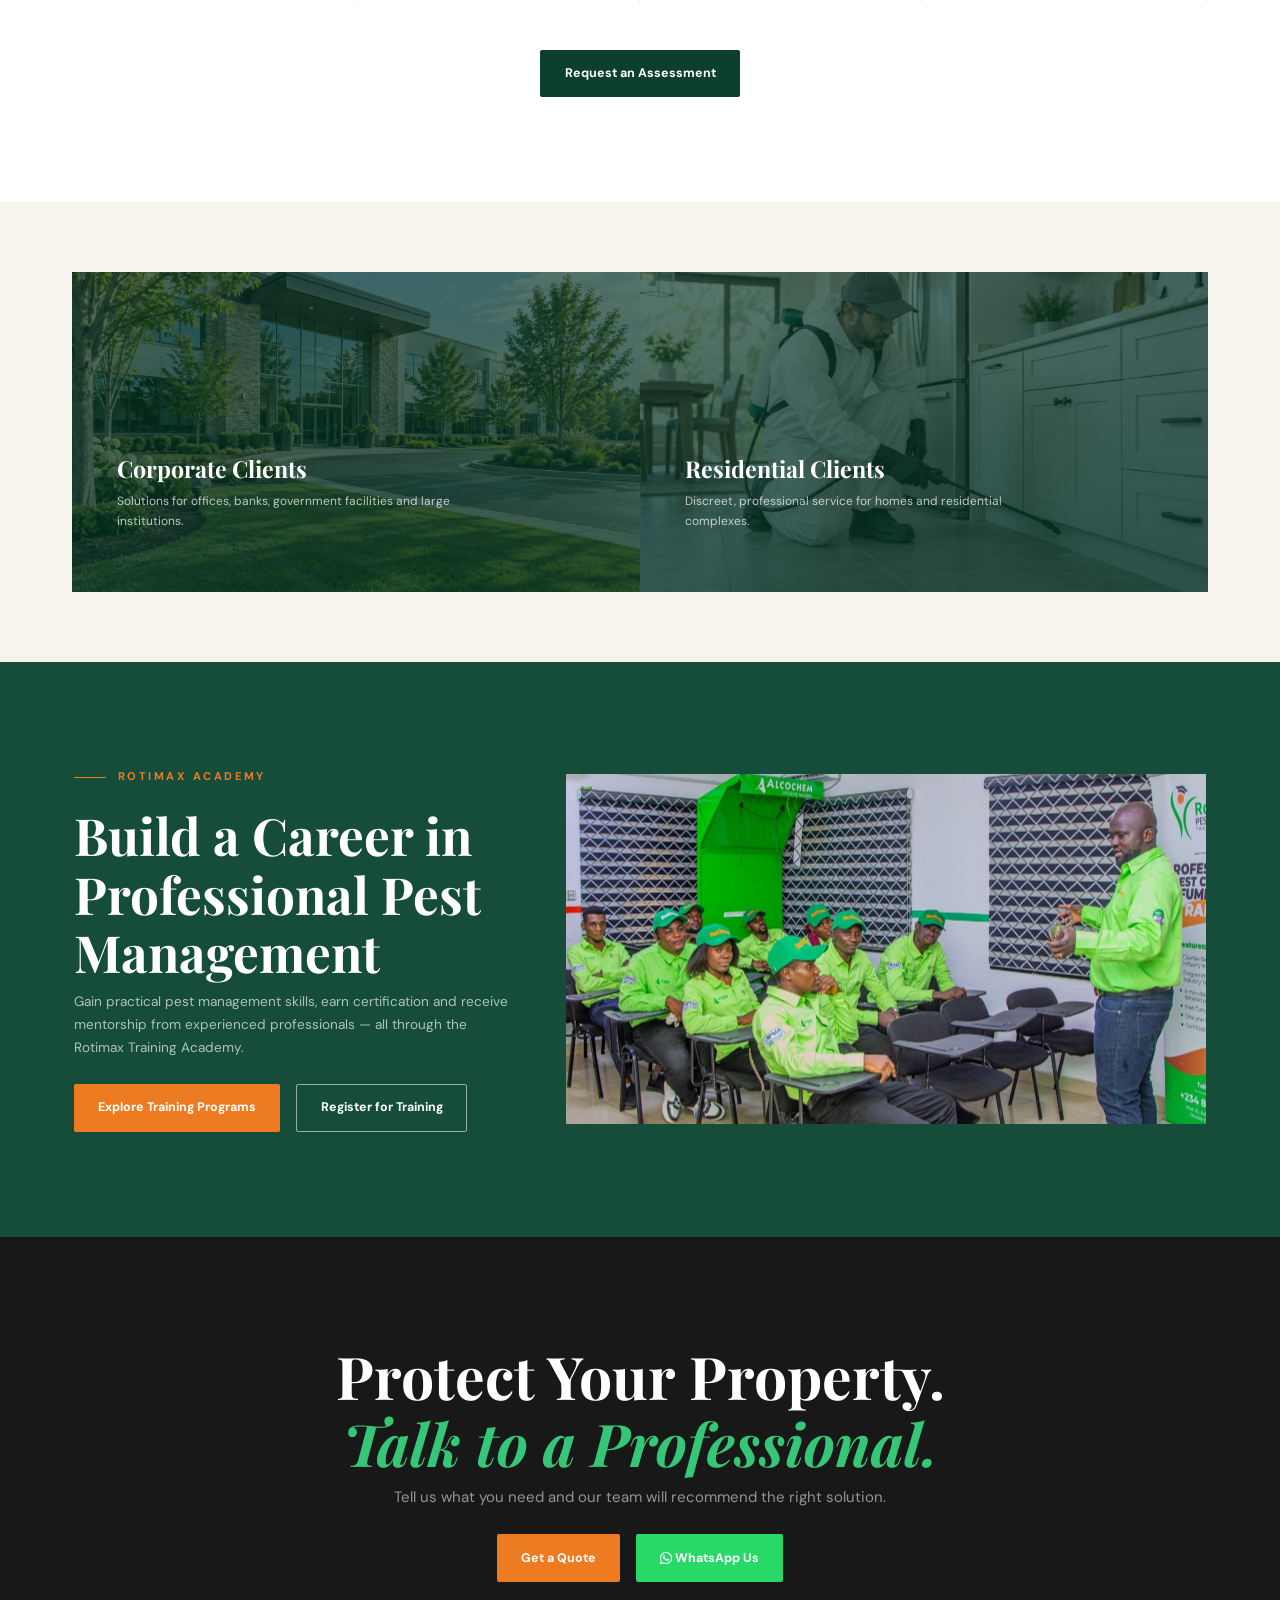
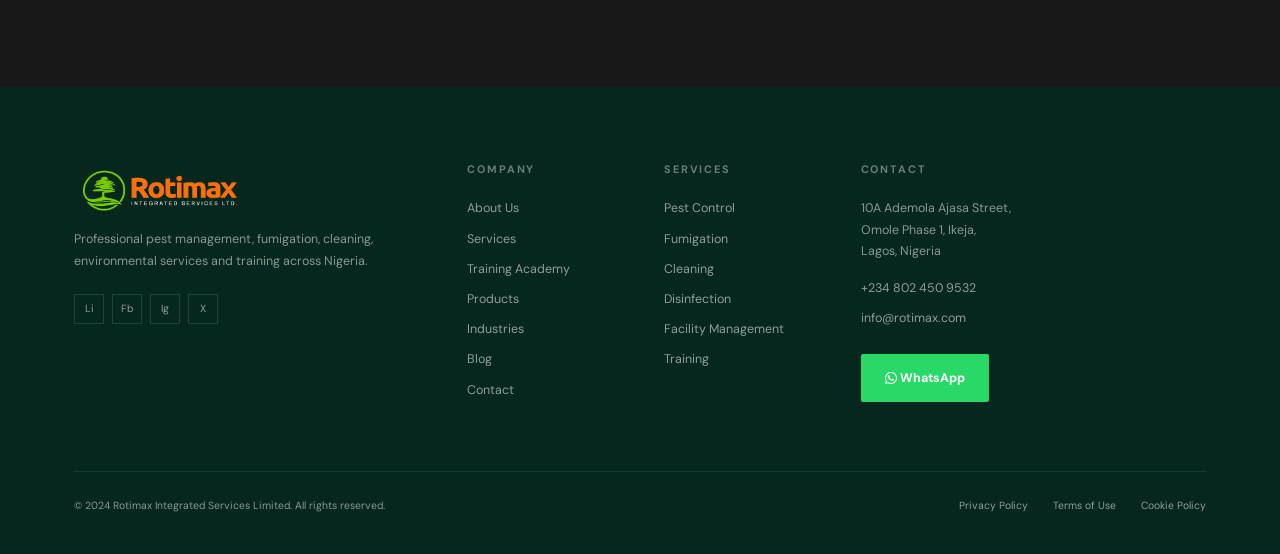
==== commit 353c0599: "Add files via upload" ====
--- a/index.html
+++ b/index.html
@@ -23,11 +23,11 @@
         <button class="navbar-toggler border-0 shadow-none" type="button" data-bs-toggle="collapse" data-bs-target="#mainNav" aria-controls="mainNav" aria-expanded="false" aria-label="Toggle navigation"><span class="navbar-toggler-icon"></span></button>
         <div class="collapse navbar-collapse" id="mainNav">
           <ul class="navbar-nav ms-auto align-items-md-center gap-md-3 gap-xl-4">
-            <li class="nav-item"><a class="nav-link" href="#about">About Us</a></li>
+            <li class="nav-item"><a class="nav-link" href="about.html">About Us</a></li>
             <li class="nav-item"><a class="nav-link" href="services.html">Services</a></li>
             <li class="nav-item"><a class="nav-link" href="academy.html">Training Academy</a></li>
-            <li class="nav-item"><a class="nav-link" href="#products">Products</a></li>
-            <li class="nav-item"><a class="nav-link" href="#contact">Contact</a></li>
+            <li class="nav-item"><a class="nav-link" href="products.html">Products</a></li>
+            <li class="nav-item"><a class="nav-link" href="contact.html">Contact</a></li>
             <li class="nav-item ms-md-2"><a class="btn btn-orange btn-sm" href="#quote">Get a Quote</a></li>
           </ul>
         </div>
@@ -121,7 +121,7 @@
     <section class="section academy-section" id="about">
       <div class="container-xl"><div class="row align-items-center g-5">
         <div class="col-md-5"><span class="eyebrow">ROTIMAX ACADEMY</span><h2>Build a Career in<br>Professional Pest<br>Management</h2><p>Gain practical pest management skills, earn certification and receive mentorship from experienced professionals — all through the Rotimax Training Academy.</p><div class="d-flex flex-wrap gap-3 mt-4"><a class="btn btn-orange" href="academy.html#programmes">Explore Training Programs</a><a class="btn btn-outline-light" href="academy.html#register">Register for Training</a></div></div>
-        <div class="col-md-7"><img class="academy-image" src="assets/training-academy.png" alt="Pest management students in training and a technician inspecting a property"></div>
+        <div class="col-md-7"><img class="academy-image" src="assets/academy-training-session.jpg" alt="Rotimax trainees receiving practical pest-management instruction"></div>
       </div></div>
     </section>
 
@@ -133,7 +133,7 @@
   <footer class="site-footer" id="contact">
     <div class="container-xl"><div class="row g-5">
       <div class="col-md-4"><a class="brand footer-brand" href="index.html"><span class="brand-mark"><i class="bi bi-house-door-fill"></i></span><span><strong>ROTIMAX</strong><small>INTEGRATED SERVICES</small></span></a><p>Professional pest management, fumigation, cleaning, environmental services and training across Nigeria.</p><div class="socials"><a href="#" aria-label="LinkedIn">Li</a><a href="#" aria-label="Facebook">Fb</a><a href="#" aria-label="Instagram">Ig</a><a href="#" aria-label="X">X</a></div></div>
-      <div class="col-6 col-md-2"><h3>Company</h3><a href="#about">About Us</a><a href="services.html">Services</a><a href="academy.html">Training Academy</a><a href="#products">Products</a><a href="industries.html">Industries</a><a href="#">Blog</a><a href="#contact">Contact</a></div>
+      <div class="col-6 col-md-2"><h3>Company</h3><a href="about.html">About Us</a><a href="services.html">Services</a><a href="academy.html">Training Academy</a><a href="products.html">Products</a><a href="industries.html">Industries</a><a href="#">Blog</a><a href="contact.html">Contact</a></div>
       <div class="col-6 col-md-2"><h3>Services</h3><a href="services.html">Pest Control</a><a href="services.html">Fumigation</a><a href="services.html">Cleaning</a><a href="services.html">Disinfection</a><a href="services.html">Facility Management</a><a href="#academy">Training</a></div>
       <div class="col-md-4"><h3>Contact</h3><p>10A Ademola Ajasa Street,<br>Omole Phase 1, Ikeja,<br>Lagos, Nigeria</p><a href="tel:+2348024509532">+234 802 450 9532</a><a href="mailto:info@rotimax.com">info@rotimax.com</a><a class="btn btn-whatsapp mt-3" href="https://wa.me/2348024509532"><i class="bi bi-whatsapp"></i> WhatsApp</a></div>
     </div><div class="footer-bottom"><span>© 2024 Rotimax Integrated Services Limited. All rights reserved.</span><span><a href="#">Privacy Policy</a><a href="#">Terms of Use</a><a href="#">Cookie Policy</a></span></div></div>
--- a/style.css
+++ b/style.css
@@ -47,3 +47,17 @@
 html,body{overflow-x:hidden}
 @media (max-width:767.98px){.site-header .navbar-toggler{position:absolute;right:18px;top:22px}.subpage-copy,.subpage-copy p{max-width:100%}}
 @media (max-width:575.98px){.subpage-copy h1{font-size:2.2rem}.subpage-copy p{font-size:.92rem}.academy-about h2{font-size:1.85rem}.industry-card{width:100%}}
+
+/* About, products and contact pages */
+.about-hero{background-image:linear-gradient(90deg,rgba(8,62,46,.97),rgba(8,62,46,.78)),url('assets/warehouse-hero.png')}.products-hero{position:relative;background-image:linear-gradient(90deg,rgba(8,62,46,.97),rgba(8,62,46,.78)),url('assets/warehouse-hero.png');padding-bottom:42px}.contact-hero{background-image:linear-gradient(90deg,rgba(8,62,46,.97),rgba(8,62,46,.75)),url('assets/corporate-clients.png')}.product-note{position:absolute;bottom:20px;left:50%;transform:translateX(-50%);width:min(1132px,calc(100% - 48px));margin:0;text-align:center;color:rgba(255,255,255,.68);font-size:.78rem}.product-note a{color:#75d19c;text-decoration:underline}.about-story p{color:#656b66;max-width:520px}.about-collage{display:grid;grid-template-columns:1fr 1fr;height:210px;margin-top:35px}.about-collage img{width:100%;height:100%;object-fit:cover}.journey{position:relative;margin-top:30px}.journey:before{content:"";position:absolute;left:15px;top:18px;bottom:18px;width:1px;background:#e5dfd5}.journey article{position:relative;display:grid;grid-template-columns:42px 1fr;gap:20px;margin-bottom:30px}.journey article>i{z-index:1;width:30px;height:30px;border-radius:50%;background:var(--green);color:#fff;display:grid;place-items:center;font-size:.42rem}.journey article.current>i{background:var(--orange)}.journey h3{color:var(--green);font-size:1.1rem;margin:5px 0 10px}.journey p{font-size:.78rem;margin:0}.recognised{display:flex;gap:12px;background:var(--green-2);padding:25px;margin-top:36px;color:rgba(255,255,255,.45)}.recognised span{font-size:.58rem;letter-spacing:.1em}.recognised b{display:block;border:1px solid rgba(255,255,255,.16);color:rgba(255,255,255,.68);padding:8px 12px;margin-top:7px}.values-section>div>p{color:#737a74}.values-grid{border-left:2px solid var(--orange)}.values-grid article{background:var(--ivory);border-right:2px solid var(--orange);border-bottom:1px solid var(--border);padding:38px 34px;min-height:230px}.values-grid i{color:var(--orange);font-size:1.55rem}.values-grid h3{font-size:1.2rem;margin:17px 0 8px}.values-grid p{color:#636963;font-size:.78rem;margin:0}
+.products-list{padding-top:80px}.product-grid{border-left:1px solid var(--border);border-top:1px solid var(--border)}.product-card{background:#fff;border-right:1px solid var(--border);border-bottom:1px solid var(--border);overflow:hidden}.product-card>img{width:100%;height:250px;object-fit:cover;filter:saturate(.76)}.product-body{padding:36px 38px;min-height:350px;display:flex;flex-direction:column}.product-body>i{font-size:1.55rem;color:var(--orange)}.product-body h2{font-size:1.35rem;margin:14px 0 10px}.product-body>p{font-size:.78rem;color:#656c66}.product-body>a{margin-top:auto;color:var(--green);font-weight:700;font-size:.72rem}.product-cta{background:#181818;color:#fff}.product-cta p{color:#919791}
+.contact-section{padding-top:85px}.contact-info h2,.quote-form h2{font-size:2rem;margin-bottom:36px}.contact-detail{display:grid;grid-template-columns:50px 1fr;gap:20px;margin-bottom:26px;align-items:start}.contact-detail>span{width:44px;height:44px;border-radius:3px;background:var(--green-2);color:#fff;display:grid;place-items:center}.contact-detail b,.quote-form label,.contact-method legend{display:block;font-size:.67rem;letter-spacing:.1em;color:#62665f;margin-bottom:7px}.contact-detail p,.contact-detail a{color:var(--ink);margin:0;font-size:.9rem}.contact-whatsapp{margin:5px 0 36px}.location-card{position:relative;max-width:420px;height:255px;border-radius:5px;overflow:hidden;background:var(--green)}.location-card>img{width:100%;height:100%;object-fit:cover;opacity:.7}.location-card>div{position:absolute;inset:0;display:flex;flex-direction:column;justify-content:flex-end;padding:28px;color:#fff;background:linear-gradient(transparent,rgba(4,48,35,.82))}.location-card>div i{font-size:1.5rem;color:var(--orange);margin-bottom:8px}.location-card>div strong{font-size:.82rem}.location-card>div span{font-size:.72rem;color:rgba(255,255,255,.65);margin-top:6px}.quote-form{background:#fff;border-radius:6px;padding:44px 48px;box-shadow:0 18px 45px rgba(32,38,33,.08)}.form-grid{margin-left:-8px;margin-right:-8px}.quote-form label{padding:0 8px;margin-bottom:22px}.quote-form input,.quote-form select,.quote-form textarea{display:block;width:100%;margin-top:7px;border:1px solid #d9d7d1;border-radius:4px;background:#fff;padding:12px 14px;font:400 .82rem var(--sans);color:var(--ink);outline:none}.quote-form input,.quote-form select{height:48px}.quote-form textarea{resize:vertical}.quote-form input:focus,.quote-form select:focus,.quote-form textarea:focus{border-color:var(--green);box-shadow:0 0 0 3px rgba(13,63,48,.08)}.quote-form .is-invalid{border-color:#bd3427}.contact-method{border:0;padding:0 8px;margin:0 0 24px}.contact-method legend{float:none;width:auto}.contact-method label{display:inline-flex;align-items:center;gap:7px;font-size:.8rem;letter-spacing:0;color:var(--ink);margin:0 24px 0 0;padding:0}.contact-method input{display:inline-block;width:14px;height:14px;margin:0}.quote-submit{width:100%;padding:1rem}.form-status{min-height:1.3em;text-align:center;margin:14px 0 0;font-size:.78rem;color:var(--green);font-weight:700}
+@media (min-width:992px){.col-lg-5{width:41.66666667%}.col-lg-7{width:58.33333333%}.align-items-start{align-items:flex-start!important}}
+@media (max-width:991.98px){.quote-form{margin-top:10px}.location-card{max-width:none}.product-card>img{height:210px}.product-body{min-height:385px}.recognised{flex-wrap:wrap}}
+@media (max-width:767.98px){.product-note{bottom:18px;width:calc(100% - 36px)}.about-story h2{font-size:1.9rem}.journey{margin-top:45px}.values-grid article{min-height:auto}.product-card>img{height:220px}.product-body{min-height:auto;padding:30px 25px}.contact-section{padding-top:60px}.quote-form{padding:32px 24px}.contact-info h2,.quote-form h2{font-size:1.8rem}.contact-method label{margin:0 16px 10px 0}.location-card{height:230px}}
+@media (max-width:479.98px){.about-collage{height:165px}.recognised{padding:20px}.products-hero{padding-bottom:65px}.product-note{font-size:.68rem}.product-card>img{height:180px}.location-card{height:210px}.quote-form{padding:28px 18px}}
+.col-12{width:100%}
+
+/* Supplied Rotimax brand photography and logo */
+.brand-mark{width:158px;height:48px;border-radius:0;background:transparent url('assets/rotimax-logo-dark.png') left center/contain no-repeat}.brand-mark i,.brand>span:not(.brand-mark){display:none}.footer-brand .brand-mark{width:175px;height:58px}.home-hero{background-image:linear-gradient(90deg,rgba(3,40,29,.93) 0%,rgba(5,48,35,.79) 50%,rgba(5,45,33,.56) 100%),url('assets/company-fleet-wide.jpg');background-position:center}.academy-hero{background-image:linear-gradient(90deg,rgba(8,62,46,.96),rgba(8,62,46,.72)),url('assets/academy-team-hats.jpg');background-position:center 42%}.about-hero{background-image:linear-gradient(90deg,rgba(8,62,46,.96),rgba(8,62,46,.74)),url('assets/company-team-fleet.jpg');background-position:center 48%}
+@media (max-width:767.98px){.brand-mark{width:138px;height:43px}.footer-brand .brand-mark{width:158px;height:52px}.home-hero{background-position:56% center}.academy-hero{background-position:55% center}.about-hero{background-position:53% center}}
